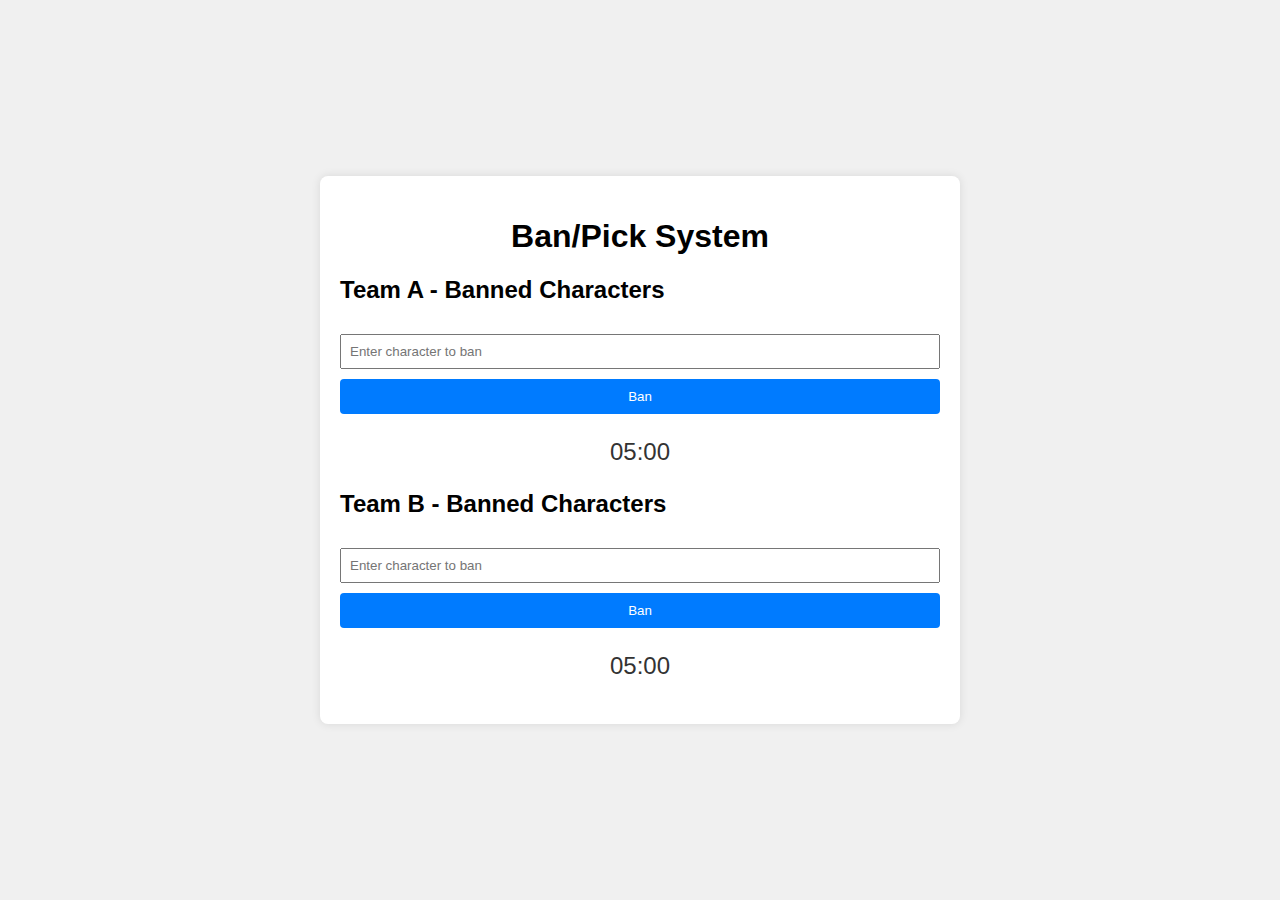
==== index.html @ eb63b88c "Add files via upload" ====
<!DOCTYPE html>
<html lang="en">
<head>
    <meta charset="UTF-8">
    <meta name="viewport" content="width=device-width, initial-scale=1.0">
    <title>Ban/Pick System</title>
    <link rel="stylesheet" href="styless.css">
</head>
<body>
    <div class="container">
        <h1>Ban/Pick System</h1>
        <div class="ban-section">
            <h2>Team A - Banned Characters</h2>
            <ul id="team-a-ban-list"></ul>
            <input type="text" id="team-a-ban-input" placeholder="Enter character to ban">
            <button onclick="banCharacter('team-a')">Ban</button>
            <p id="team-a-timer">05:00</p>
        </div>
        <div class="ban-section">
            <h2>Team B - Banned Characters</h2>
            <ul id="team-b-ban-list"></ul>
            <input type="text" id="team-b-ban-input" placeholder="Enter character to ban">
            <button onclick="banCharacter('team-b')">Ban</button>
            <p id="team-b-timer">05:00</p>
        </div>
    </div>
    <script src="scriptss.js"></script>
</body>
</html>
---- styless.css ----
body {
    font-family: Arial, sans-serif;
    display: flex;
    justify-content: center;
    align-items: center;
    height: 100vh;
    margin: 0;
    background-color: #f0f0f0;
}

.container {
    background-color: white;
    padding: 20px;
    border-radius: 8px;
    box-shadow: 0 0 10px rgba(0, 0, 0, 0.1);
    width: 600px;
}

h1 {
    text-align: center;
}

.ban-section {
    margin-top: 20px;
}

input {
    width: calc(100% - 20px);
    padding: 8px;
    margin-top: 10px;
    margin-bottom: 10px;
}

button {
    width: 100%;
    padding: 10px;
    background-color: #007BFF;
    color: white;
    border: none;
    border-radius: 4px;
    cursor: pointer;
}

button:hover {
    background-color: #0056b3;
}

ul {
    list-style-type: none;
    padding: 0;
}

li {
    padding: 5px;
    margin-bottom: 5px;
    background-color: #e0e0e0;
    border-radius: 4px;
}

p {
    text-align: center;
    font-size: 1.5em;
    color: #333;
}
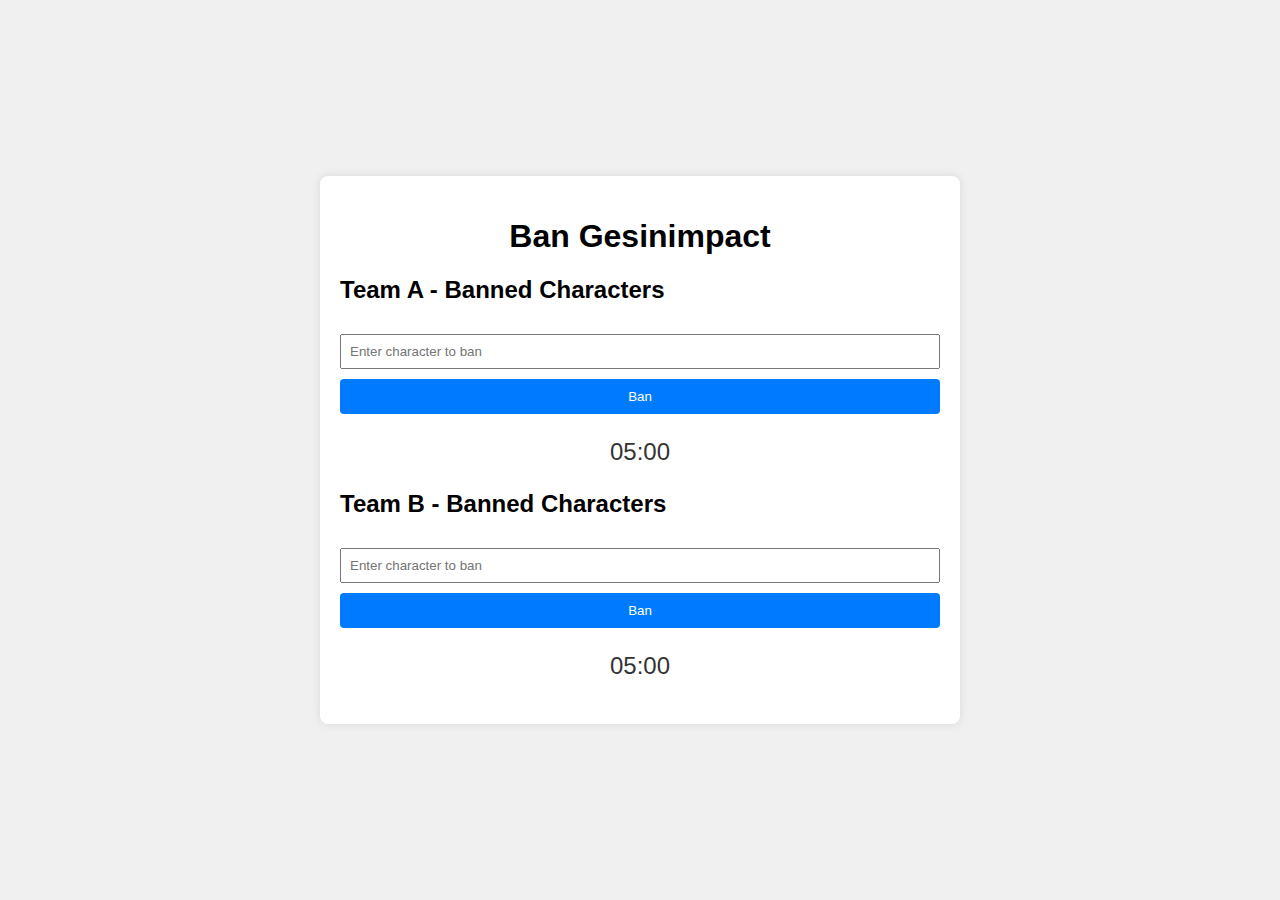
==== commit 96e7310d: "Update index.html" ====
--- a/index.html
+++ b/index.html
@@ -3,12 +3,12 @@
 <head>
     <meta charset="UTF-8">
     <meta name="viewport" content="width=device-width, initial-scale=1.0">
-    <title>Ban/Pick System</title>
+    <title>Ban Gesinimpact </title>
     <link rel="stylesheet" href="styless.css">
 </head>
 <body>
     <div class="container">
-        <h1>Ban/Pick System</h1>
+        <h1>Ban Gesinimpact</h1>
         <div class="ban-section">
             <h2>Team A - Banned Characters</h2>
             <ul id="team-a-ban-list"></ul>
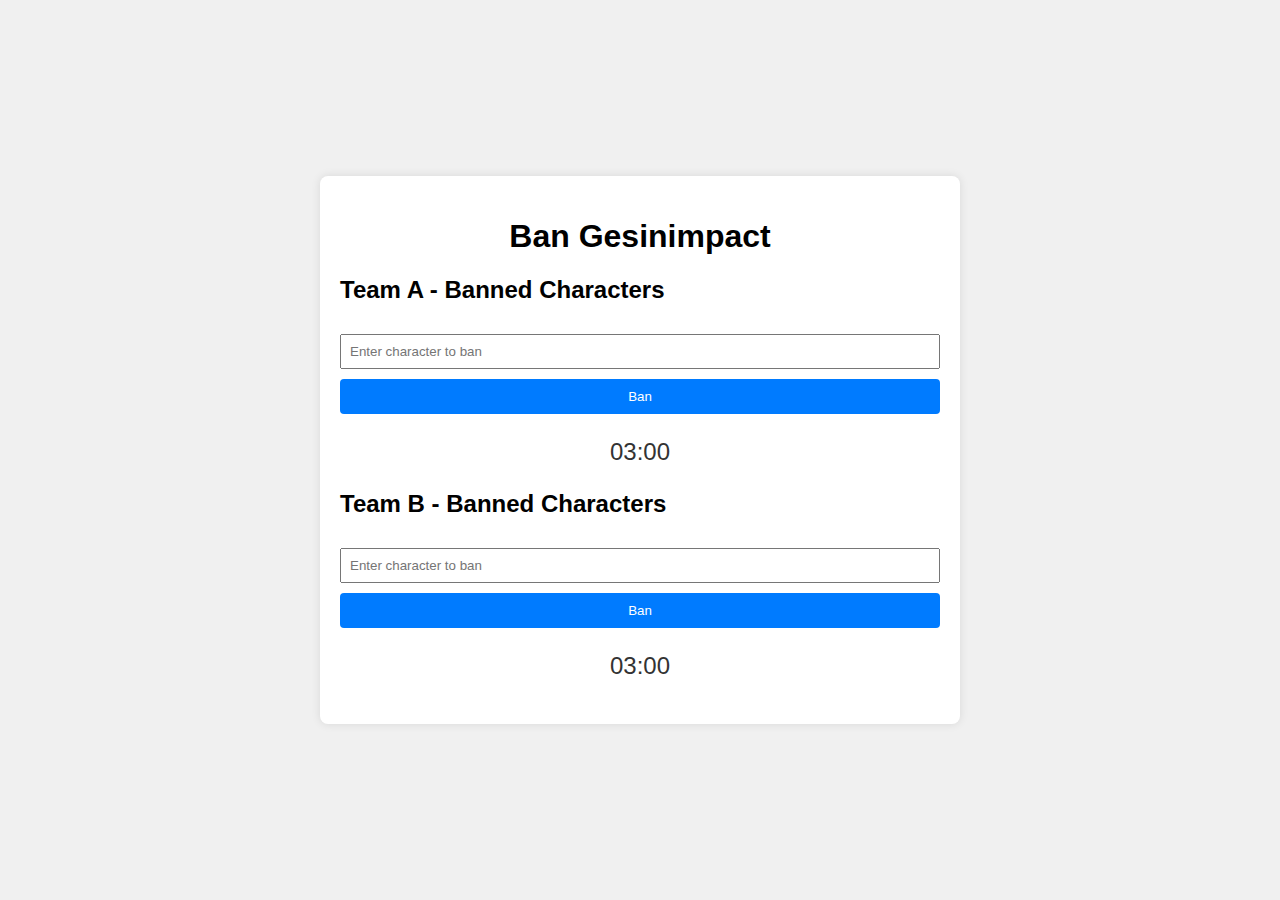
==== commit 31eb5b4d: "Update index.html" ====
--- a/index.html
+++ b/index.html
@@ -14,14 +14,14 @@
             <ul id="team-a-ban-list"></ul>
             <input type="text" id="team-a-ban-input" placeholder="Enter character to ban">
             <button onclick="banCharacter('team-a')">Ban</button>
-            <p id="team-a-timer">05:00</p>
+            <p id="team-a-timer">03:00</p>
         </div>
         <div class="ban-section">
             <h2>Team B - Banned Characters</h2>
             <ul id="team-b-ban-list"></ul>
             <input type="text" id="team-b-ban-input" placeholder="Enter character to ban">
             <button onclick="banCharacter('team-b')">Ban</button>
-            <p id="team-b-timer">05:00</p>
+            <p id="team-b-timer">03:00</p>
         </div>
     </div>
     <script src="scriptss.js"></script>
